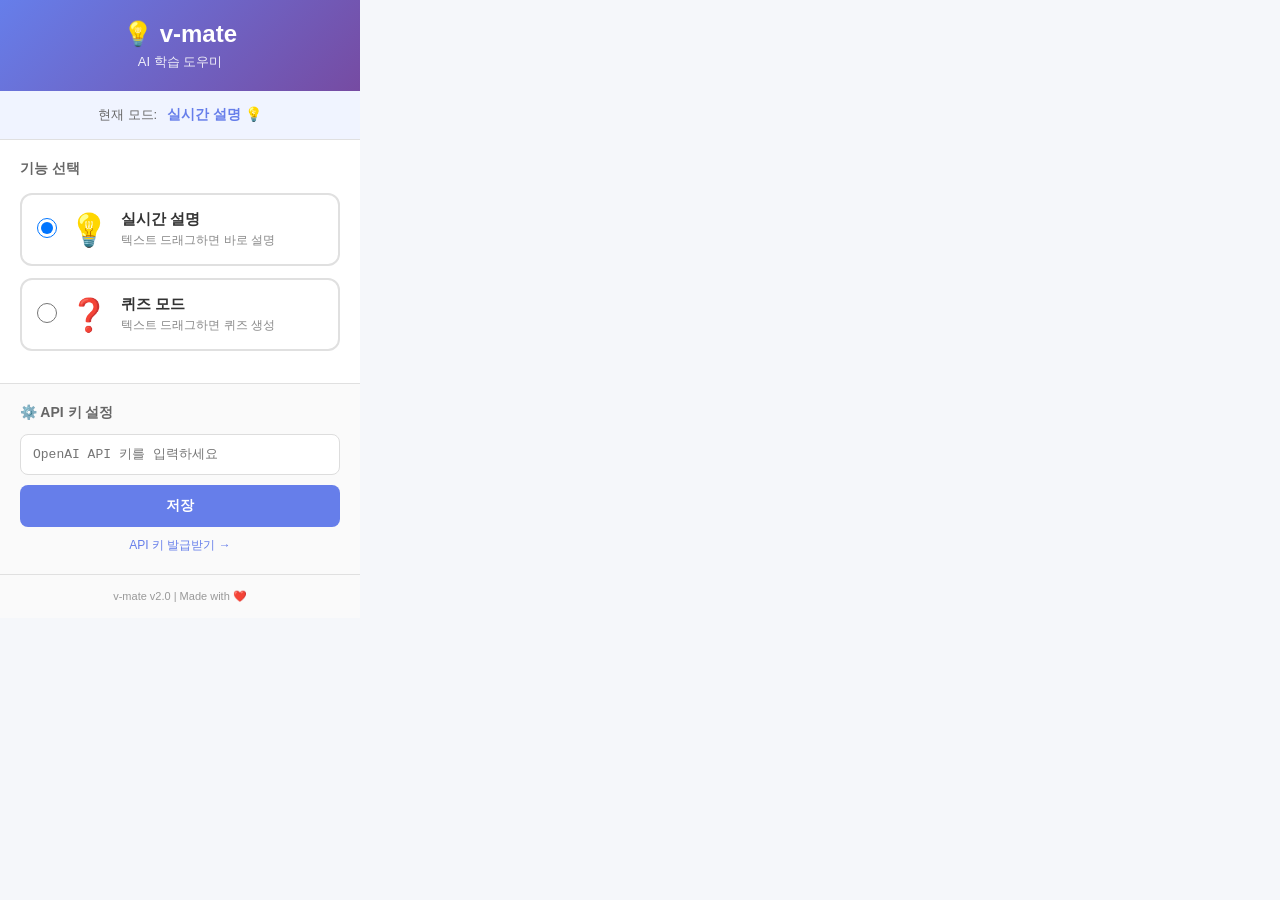
==== popup/popup.html @ 94abe31a "real-time(실시간 공부 도우미)+quiz(문제 만들기)" ====
<!DOCTYPE html>
<html lang="ko">
<head>
  <meta charset="UTF-8">
  <meta name="viewport" content="width=device-width, initial-scale=1.0">
  <title>v-mate 설정</title>
  <link rel="stylesheet" href="popup.css">
</head>
<body>
  <div class="popup-container">
    <!-- 헤더 -->
    <div class="popup-header">
      <h1>💡 v-mate</h1>
      <p class="subtitle">AI 학습 도우미</p>
    </div>

    <!-- 현재 모드 표시 -->
    <div class="current-mode">
      <span class="mode-label">현재 모드:</span>
      <span class="mode-value" id="currentModeDisplay">실시간 설명 💡</span>
    </div>

    <!-- 모드 선택 -->
    <div class="mode-section">
      <h2>기능 선택</h2>
      
      <div class="mode-option" id="mode-realtime">
        <div class="mode-radio">
          <input type="radio" name="mode" id="radio-realtime" checked>
          <label for="radio-realtime"></label>
        </div>
        <div class="mode-content">
          <div class="mode-icon">💡</div>
          <div class="mode-info">
            <h3>실시간 설명</h3>
            <p>텍스트 드래그하면 바로 설명</p>
          </div>
        </div>
      </div>

      <div class="mode-option" id="mode-quiz">
        <div class="mode-radio">
          <input type="radio" name="mode" id="radio-quiz">
          <label for="radio-quiz"></label>
        </div>
        <div class="mode-content">
          <div class="mode-icon">❓</div>
          <div class="mode-info">
            <h3>퀴즈 모드</h3>
            <p>텍스트 드래그하면 퀴즈 생성</p>
          </div>
        </div>
      </div>
    </div>

    <!-- API 키 설정 -->
    <div class="api-section">
      <h2>⚙️ API 키 설정</h2>
      <input 
        type="password" 
        id="apiKey" 
        placeholder="OpenAI API 키를 입력하세요"
        autocomplete="off"
      >
      <button id="saveBtn" class="save-btn">저장</button>
      <p class="api-help">
        <a href="https://platform.openai.com/api-keys" target="_blank">
          API 키 발급받기 →
        </a>
      </p>
    </div>

    <!-- 푸터 -->
    <div class="popup-footer">
      <p>v-mate v2.0 | Made with ❤️</p>
    </div>
  </div>

  <script src="popup.js"></script>
</body>
</html>
---- popup/popup.css ----
/**
 * popup/popup.css
 * 확장 프로그램 팝업 스타일
 */

* {
  margin: 0;
  padding: 0;
  box-sizing: border-box;
}

body {
  width: 360px;
  font-family: -apple-system, BlinkMacSystemFont, 'Segoe UI', Roboto, 'Helvetica Neue', Arial, sans-serif;
  background: #f5f7fa;
  color: #333;
}

.popup-container {
  background: white;
}

/* 헤더 */
.popup-header {
  background: linear-gradient(135deg, #667eea 0%, #764ba2 100%);
  color: white;
  padding: 20px;
  text-align: center;
}

.popup-header h1 {
  font-size: 24px;
  margin-bottom: 5px;
}

.subtitle {
  font-size: 13px;
  opacity: 0.9;
}

/* 현재 모드 표시 */
.current-mode {
  padding: 15px 20px;
  background: #f0f4ff;
  border-bottom: 1px solid #e0e0e0;
  display: flex;
  align-items: center;
  justify-content: center;
  gap: 10px;
}

.mode-label {
  font-size: 13px;
  color: #666;
}

.mode-value {
  font-size: 14px;
  font-weight: 600;
  color: #667eea;
}

/* 모드 선택 섹션 */
.mode-section {
  padding: 20px;
}

.mode-section h2 {
  font-size: 14px;
  color: #666;
  margin-bottom: 15px;
  font-weight: 600;
}

.mode-option {
  display: flex;
  align-items: center;
  gap: 12px;
  padding: 15px;
  border: 2px solid #e0e0e0;
  border-radius: 12px;
  margin-bottom: 12px;
  cursor: pointer;
  transition: all 0.2s;
}

.mode-option:hover {
  border-color: #667eea;
  background: #f8f9ff;
}

.mode-option.active {
  border-color: #667eea;
  background: #f0f4ff;
}

.mode-radio {
  position: relative;
}

.mode-radio input[type="radio"] {
  width: 20px;
  height: 20px;
  cursor: pointer;
}

.mode-content {
  display: flex;
  align-items: center;
  gap: 12px;
  flex: 1;
}

.mode-icon {
  font-size: 32px;
}

.mode-info h3 {
  font-size: 15px;
  margin-bottom: 3px;
  color: #333;
}

.mode-info p {
  font-size: 12px;
  color: #888;
}

/* API 섹션 */
.api-section {
  padding: 20px;
  border-top: 1px solid #e0e0e0;
  background: #fafafa;
}

.api-section h2 {
  font-size: 14px;
  color: #666;
  margin-bottom: 12px;
  font-weight: 600;
}

#apiKey {
  width: 100%;
  padding: 12px;
  border: 1px solid #ddd;
  border-radius: 8px;
  font-size: 13px;
  margin-bottom: 10px;
  font-family: 'Courier New', monospace;
}

#apiKey:focus {
  outline: none;
  border-color: #667eea;
}

.save-btn {
  width: 100%;
  padding: 12px;
  background: #667eea;
  color: white;
  border: none;
  border-radius: 8px;
  font-size: 14px;
  font-weight: 600;
  cursor: pointer;
  transition: background 0.2s;
}

.save-btn:hover {
  background: #5568d3;
}

.save-btn:active {
  transform: scale(0.98);
}

.api-help {
  margin-top: 10px;
  text-align: center;
  font-size: 12px;
}

.api-help a {
  color: #667eea;
  text-decoration: none;
}

.api-help a:hover {
  text-decoration: underline;
}

/* 푸터 */
.popup-footer {
  padding: 15px;
  text-align: center;
  border-top: 1px solid #e0e0e0;
  background: #fafafa;
}

.popup-footer p {
  font-size: 11px;
  color: #999;
}

/* 토스트 알림 */
.toast {
  position: fixed;
  bottom: 20px;
  left: 50%;
  transform: translateX(-50%);
  background: #333;
  color: white;
  padding: 12px 20px;
  border-radius: 8px;
  font-size: 13px;
  animation: toast-in 0.3s ease-out;
  z-index: 1000;
}

.toast.success {
  background: #4caf50;
}

.toast.error {
  background: #f44336;
}

@keyframes toast-in {
  from {
    opacity: 0;
    transform: translateX(-50%) translateY(20px);
  }
  to {
    opacity: 1;
    transform: translateX(-50%) translateY(0);
  }
}
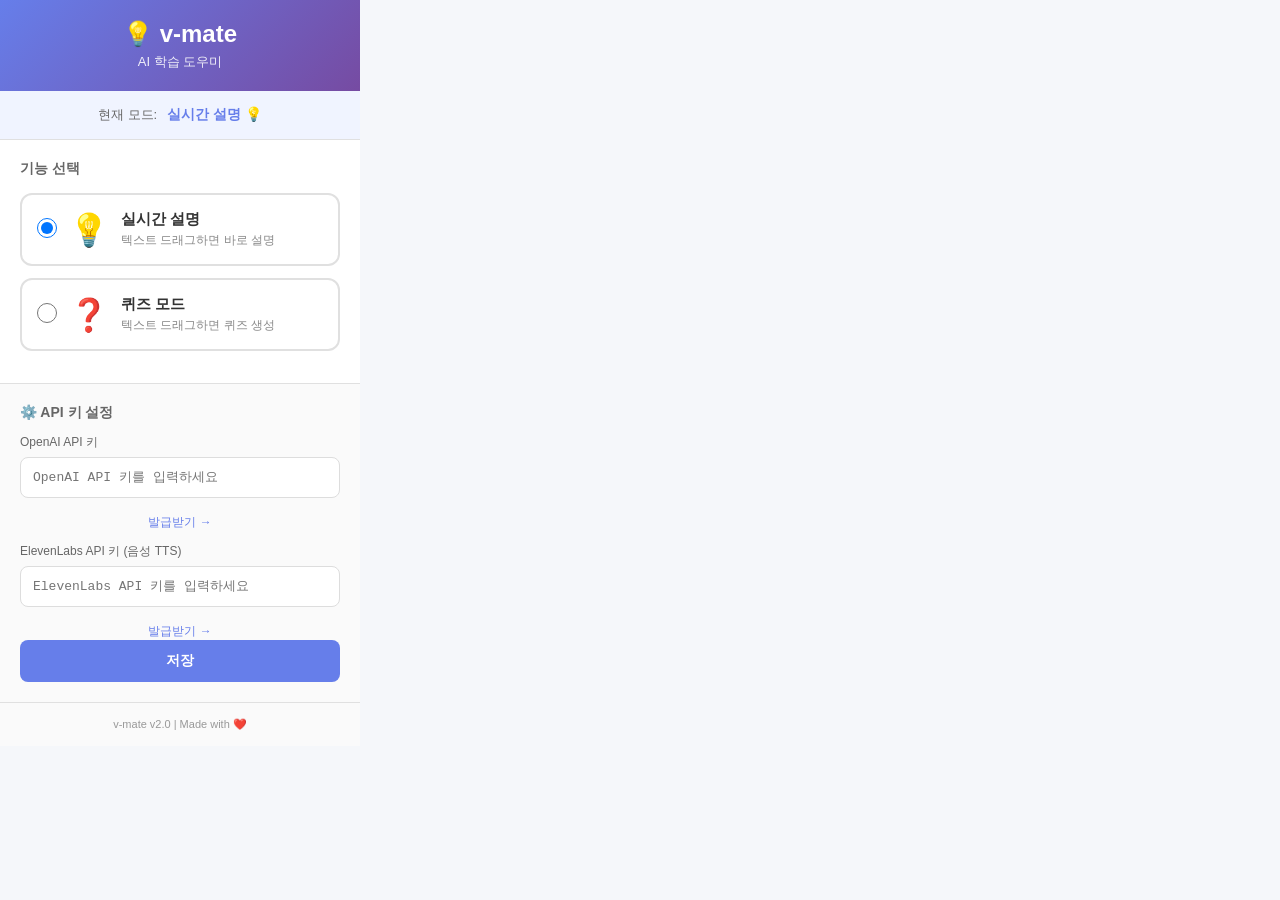
==== commit 9908459c: "예설님, 페인만 학습법 만들어줘요" ====
--- a/popup/popup.html
+++ b/popup/popup.html
@@ -56,18 +56,34 @@
     <!-- API 키 설정 -->
     <div class="api-section">
       <h2>⚙️ API 키 설정</h2>
+      
+      <label class="api-label">OpenAI API 키</label>
       <input 
         type="password" 
         id="apiKey" 
         placeholder="OpenAI API 키를 입력하세요"
         autocomplete="off"
       >
-      <button id="saveBtn" class="save-btn">저장</button>
       <p class="api-help">
         <a href="https://platform.openai.com/api-keys" target="_blank">
-          API 키 발급받기 →
+          발급받기 →
         </a>
       </p>
+      
+      <label class="api-label">ElevenLabs API 키 (음성 TTS)</label>
+      <input 
+        type="password" 
+        id="elevenlabsApiKey" 
+        placeholder="ElevenLabs API 키를 입력하세요"
+        autocomplete="off"
+      >
+      <p class="api-help">
+        <a href="https://elevenlabs.io/app/settings/api-keys" target="_blank">
+          발급받기 →
+        </a>
+      </p>
+      
+      <button id="saveBtn" class="save-btn">저장</button>
     </div>
 
     <!-- 푸터 -->
--- a/popup/popup.css
+++ b/popup/popup.css
@@ -140,17 +140,32 @@
   font-weight: 600;
 }
 
-#apiKey {
+.api-label {
+  display: block;
+  font-size: 12px;
+  color: #666;
+  margin-bottom: 6px;
+  margin-top: 12px;
+  font-weight: 500;
+}
+
+.api-label:first-of-type {
+  margin-top: 0;
+}
+
+#apiKey,
+#elevenlabsApiKey {
   width: 100%;
   padding: 12px;
   border: 1px solid #ddd;
   border-radius: 8px;
   font-size: 13px;
-  margin-bottom: 10px;
+  margin-bottom: 6px;
   font-family: 'Courier New', monospace;
 }
 
-#apiKey:focus {
+#apiKey:focus,
+#elevenlabsApiKey:focus {
   outline: none;
   border-color: #667eea;
 }
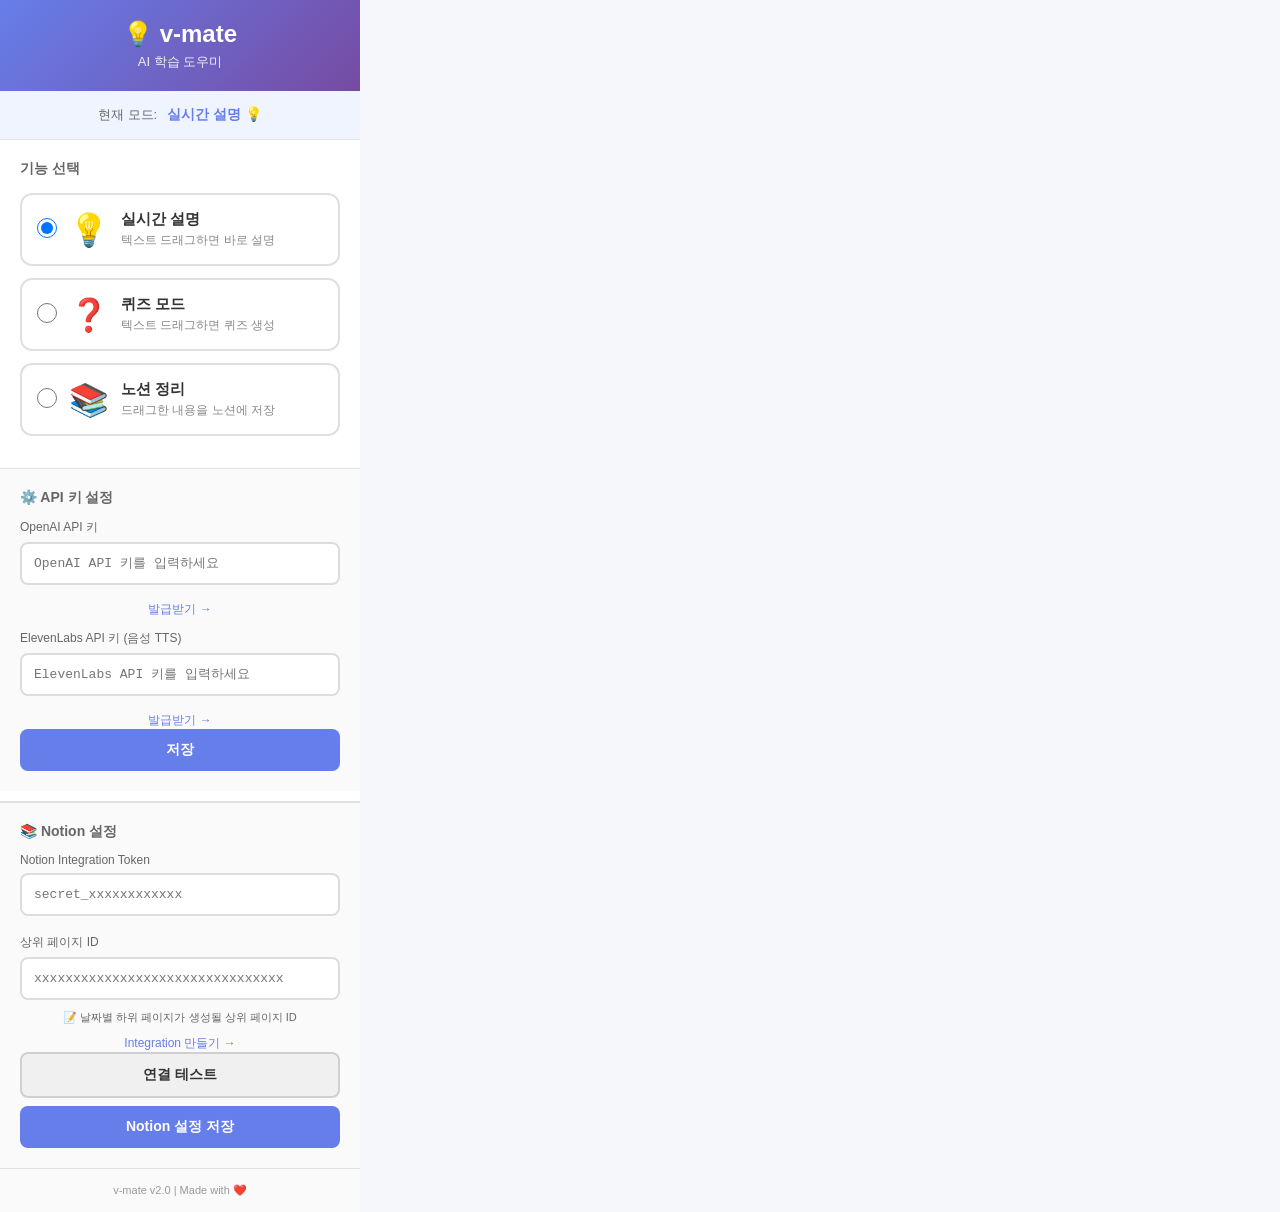
==== commit 1f9e80e3: "노션 기능 추가" ====
--- a/popup/popup.html
+++ b/popup/popup.html
@@ -51,6 +51,20 @@
           </div>
         </div>
       </div>
+
+      <div class="mode-option" id="mode-notion">
+        <div class="mode-radio">
+          <input type="radio" name="mode" id="radio-notion">
+          <label for="radio-notion"></label>
+        </div>
+        <div class="mode-content">
+          <div class="mode-icon">📚</div>
+          <div class="mode-info">
+            <h3>노션 정리</h3>
+            <p>드래그한 내용을 노션에 저장</p>
+          </div>
+        </div>
+      </div>
     </div>
 
     <!-- API 키 설정 -->
@@ -86,12 +100,48 @@
       <button id="saveBtn" class="save-btn">저장</button>
     </div>
 
+    <!-- Notion 설정 -->
+    <div class="api-section notion-section">
+      <h2>📚 Notion 설정</h2>
+      
+      <label class="api-label">Notion Integration Token</label>
+      <input 
+        type="password" 
+        id="notionToken" 
+        placeholder="secret_xxxxxxxxxxxx"
+        autocomplete="off"
+      >
+      
+      <label class="api-label">상위 페이지 ID</label>
+      <input 
+        type="text" 
+        id="notionDatabaseId" 
+        placeholder="xxxxxxxxxxxxxxxxxxxxxxxxxxxxxxxx"
+        autocomplete="off"
+      >
+      <p class="api-help" style="font-size: 11px; color: #666; margin-top: 4px;">
+        📝 날짜별 하위 페이지가 생성될 상위 페이지 ID
+      </p>
+      <p class="api-help">
+        <a href="https://www.notion.so/my-integrations" target="_blank">
+          Integration 만들기 →
+        </a>
+      </p>
+      
+      <button id="testNotionBtn" class="test-btn">연결 테스트</button>
+      <button id="saveNotionBtn" class="save-btn">Notion 설정 저장</button>
+      
+      <div id="notionStatus" class="notion-status" style="display: none;"></div>
+    </div>
+
     <!-- 푸터 -->
     <div class="popup-footer">
       <p>v-mate v2.0 | Made with ❤️</p>
     </div>
   </div>
 
+  <!-- config.js를 먼저 로드 (있으면 로드, 없으면 스킵) -->
+  <script src="../config.js" onerror="console.log('config.js 없음 - 직접 입력 필요')"></script>
   <script src="popup.js"></script>
 </body>
 </html>
--- a/popup/popup.css
+++ b/popup/popup.css
@@ -154,18 +154,23 @@
 }
 
 #apiKey,
-#elevenlabsApiKey {
+#elevenlabsApiKey,
+#notionToken,
+#notionDatabaseId {
   width: 100%;
   padding: 12px;
-  border: 1px solid #ddd;
+  border: 2px solid #ddd;
   border-radius: 8px;
   font-size: 13px;
   margin-bottom: 6px;
   font-family: 'Courier New', monospace;
+  transition: border-color 0.3s;
 }
 
 #apiKey:focus,
-#elevenlabsApiKey:focus {
+#elevenlabsApiKey:focus,
+#notionToken:focus,
+#notionDatabaseId:focus {
   outline: none;
   border-color: #667eea;
 }
@@ -253,3 +258,56 @@
   }
 }
 
+/* Notion 섹션 */
+.notion-section {
+  margin-top: 10px;
+  border-top: 2px solid #e0e0e0;
+  padding-top: 20px;
+}
+
+.test-btn {
+  width: 100%;
+  padding: 12px;
+  background: #f0f0f0;
+  color: #333;
+  border: 2px solid #d0d0d0;
+  border-radius: 8px;
+  font-size: 14px;
+  font-weight: 600;
+  cursor: pointer;
+  transition: all 0.2s;
+  margin-bottom: 8px;
+}
+
+.test-btn:hover {
+  background: #e5e5e5;
+  border-color: #b0b0b0;
+}
+
+.notion-status {
+  margin-top: 12px;
+  padding: 12px;
+  border-radius: 8px;
+  font-size: 13px;
+  font-weight: 500;
+  text-align: center;
+}
+
+.notion-status.testing {
+  background: #e3f2fd;
+  color: #1976d2;
+  border: 1px solid #90caf9;
+}
+
+.notion-status.success {
+  background: #e8f5e9;
+  color: #2e7d32;
+  border: 1px solid #81c784;
+}
+
+.notion-status.error {
+  background: #ffebee;
+  color: #c62828;
+  border: 1px solid #e57373;
+}
+
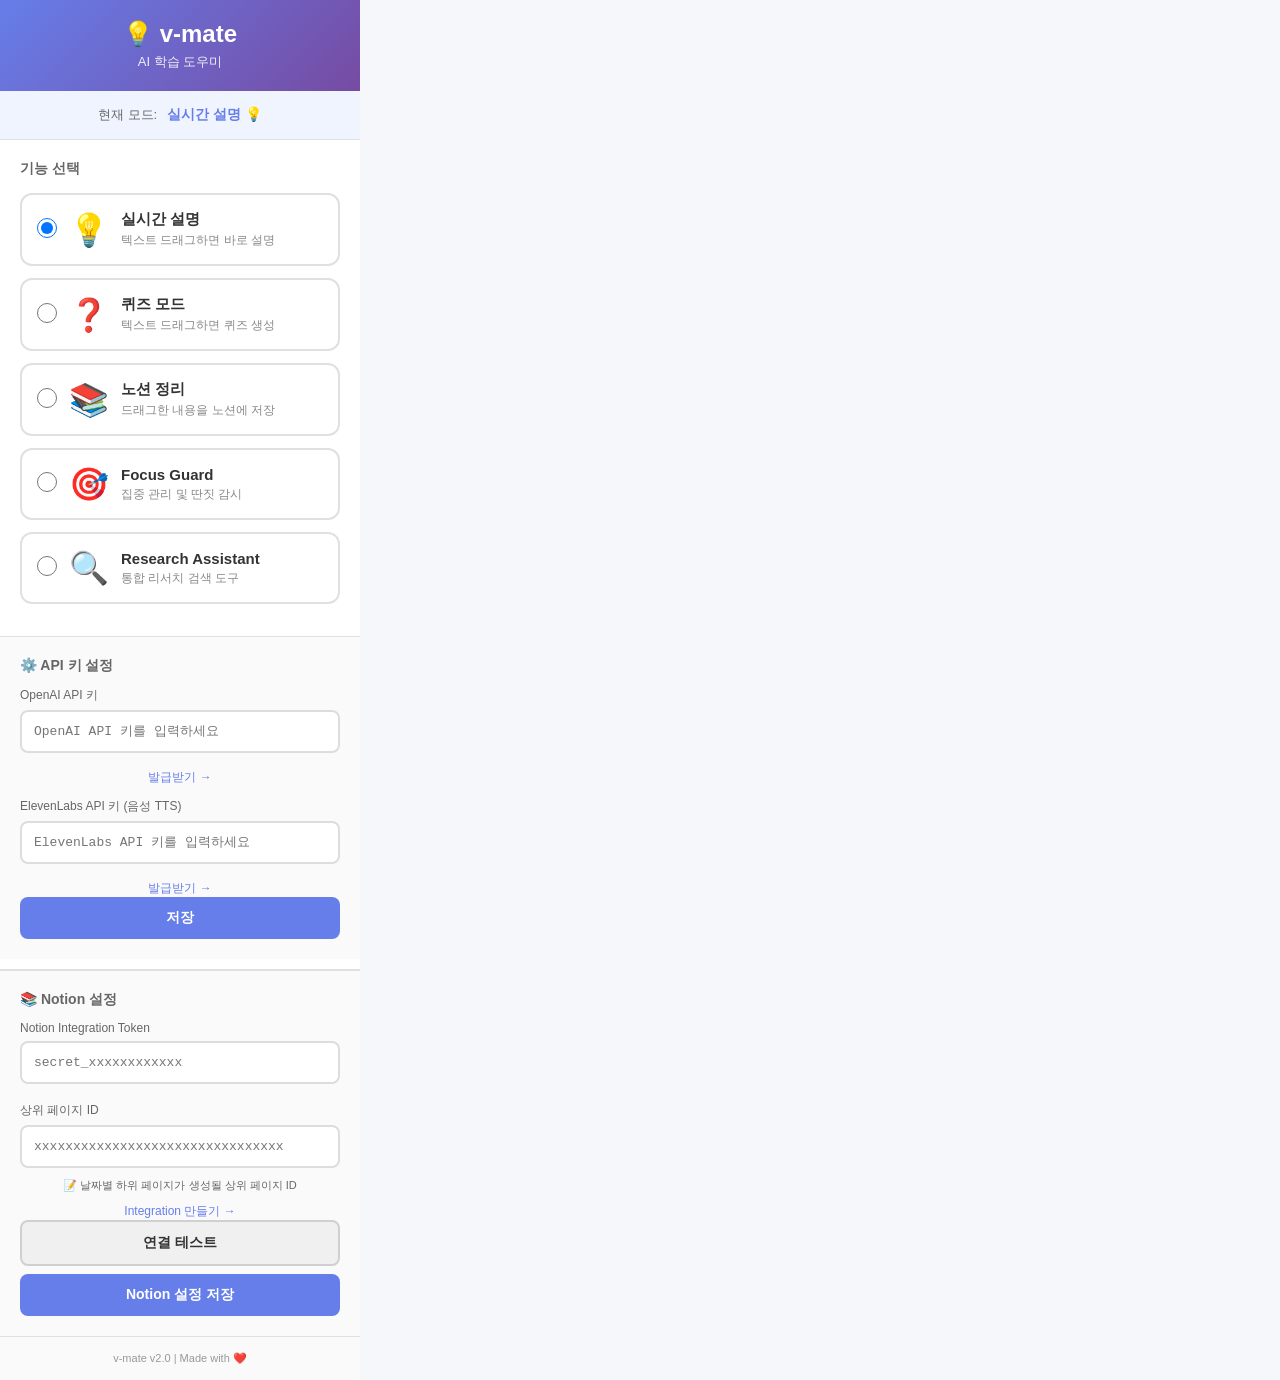
==== commit 296aa744: "기능구현 거의 다 완료됨!" ====
--- a/popup/popup.html
+++ b/popup/popup.html
@@ -62,6 +62,34 @@
           <div class="mode-info">
             <h3>노션 정리</h3>
             <p>드래그한 내용을 노션에 저장</p>
+          </div>
+        </div>
+      </div>
+
+      <div class="mode-option" id="mode-focus">
+        <div class="mode-radio">
+          <input type="radio" name="mode" id="radio-focus">
+          <label for="radio-focus"></label>
+        </div>
+        <div class="mode-content">
+          <div class="mode-icon">🎯</div>
+          <div class="mode-info">
+            <h3>Focus Guard</h3>
+            <p>집중 관리 및 딴짓 감시</p>
+          </div>
+        </div>
+      </div>
+
+      <div class="mode-option" id="mode-research">
+        <div class="mode-radio">
+          <input type="radio" name="mode" id="radio-research">
+          <label for="radio-research"></label>
+        </div>
+        <div class="mode-content">
+          <div class="mode-icon">🔍</div>
+          <div class="mode-info">
+            <h3>Research Assistant</h3>
+            <p>통합 리서치 검색 도구</p>
           </div>
         </div>
       </div>
@@ -134,6 +162,24 @@
       <div id="notionStatus" class="notion-status" style="display: none;"></div>
     </div>
 
+    <!-- Focus Guard 섹션 -->
+    <div id="focusSection" class="api-section focus-section" style="display: none;">
+      <h2>🎯 Focus Guard</h2>
+      <p style="font-size: 12px; color: #666; margin-bottom: 12px;">
+        목표를 설정하고 집중력을 관리하세요
+      </p>
+      <button id="openFocusBtn" class="save-btn">Focus Guard 열기</button>
+    </div>
+
+    <!-- Research Assistant 섹션 -->
+    <div id="researchSection" class="api-section research-section" style="display: none;">
+      <h2>🔍 Research Assistant</h2>
+      <p style="font-size: 12px; color: #666; margin-bottom: 12px;">
+        논문과 웹문서를 한 번에 검색하고 노션에 정리하세요
+      </p>
+      <button id="openResearchBtn" class="save-btn">Research Assistant 열기</button>
+    </div>
+
     <!-- 푸터 -->
     <div class="popup-footer">
       <p>v-mate v2.0 | Made with ❤️</p>
